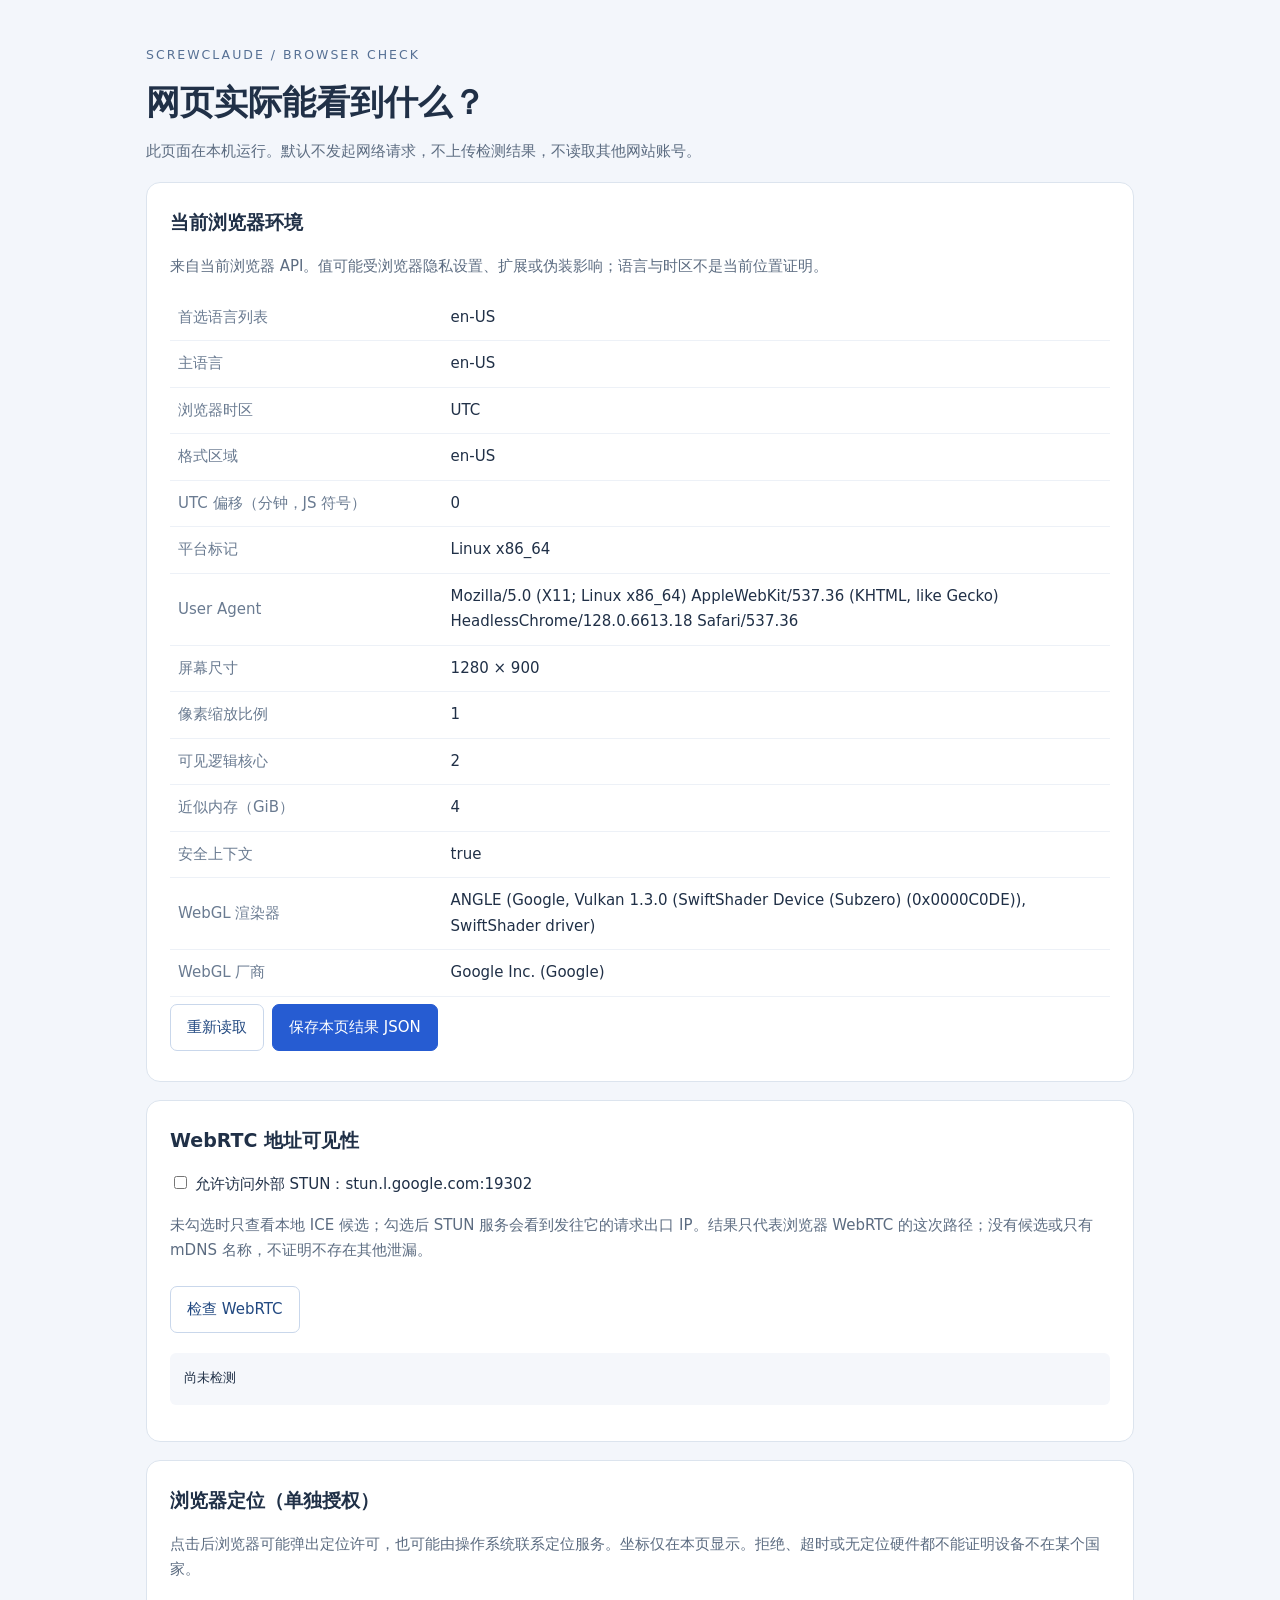
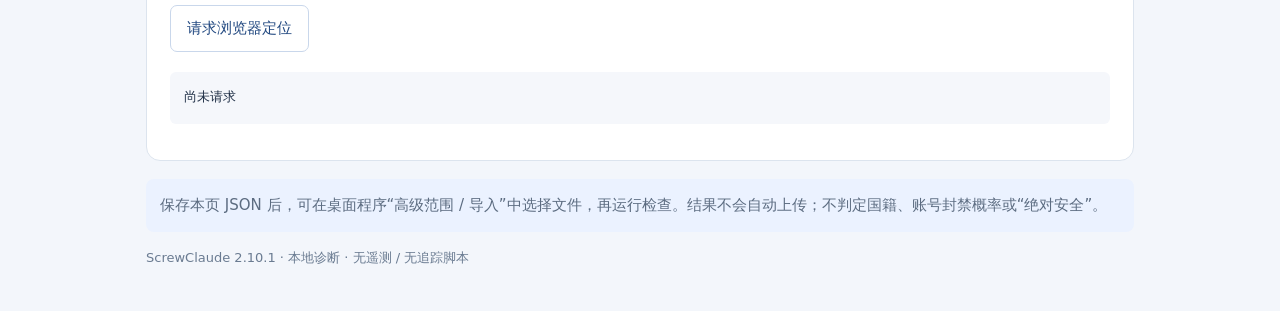
==== src/BrowserCheck.html @ ef9cf132 "Prepare ScrewClaude portable Windows release and independent CI" ====
<!doctype html><html lang="zh-CN"><meta charset="utf-8"><meta name="viewport" content="width=device-width,initial-scale=1"><title>ScrewClaude · 浏览器可见信息</title><style>
*{box-sizing:border-box}body{margin:0;background:#f3f6fb;color:#203047;font:15px/1.7 system-ui,"Microsoft YaHei",sans-serif}main{max-width:1040px;padding:42px 26px;margin:auto}small{color:#567094;letter-spacing:2px}h1{font-size:34px;line-height:1.3;margin:12px 0}p{color:#5c6c81}section{background:white;border:1px solid #dce4ee;border-radius:14px;padding:23px;margin:18px 0}h2{font-size:19px;margin-top:0}button{border:1px solid #c9d7eb;border-radius:7px;padding:10px 16px;background:#fff;color:#214880;font:inherit;cursor:pointer;margin:7px 8px 7px 0}button.primary{background:#265cd2;color:white;border-color:#265cd2}button:disabled{opacity:.5;cursor:wait}table{width:100%;border-collapse:collapse;table-layout:fixed}td{padding:10px 8px;border-bottom:1px solid #edf1f7;overflow-wrap:anywhere}td:first-child{width:29%;color:#6a7b91}pre{white-space:pre-wrap;overflow-wrap:anywhere;font:13px/1.8 ui-monospace,monospace;background:#f5f7fb;padding:14px;border-radius:6px}label{display:block}.note{background:#ebf2ff;padding:14px;border-radius:8px}footer{color:#6a7b91;font-size:13px}a{color:#265cd2}
</style><main><small>SCREWCLAUDE / BROWSER CHECK</small><h1>网页实际能看到什么？</h1><p>此页面在本机运行。默认不发起网络请求，不上传检测结果，不读取其他网站账号。</p><section><h2>当前浏览器环境</h2><p>来自当前浏览器 API。值可能受浏览器隐私设置、扩展或伪装影响；语言与时区不是当前位置证明。</p><table id="env"></table><button id="refresh">重新读取</button><button id="save" class="primary">保存本页结果 JSON</button></section><section><h2>WebRTC 地址可见性</h2><label><input type="checkbox" id="external"> 允许访问外部 STUN：stun.l.google.com:19302</label><p>未勾选时只查看本地 ICE 候选；勾选后 STUN 服务会看到发往它的请求出口 IP。结果只代表浏览器 WebRTC 的这次路径；没有候选或只有 mDNS 名称，不证明不存在其他泄漏。</p><button id="rtc">检查 WebRTC</button><pre id="rtcOut">尚未检测</pre></section><section><h2>浏览器定位（单独授权）</h2><p>点击后浏览器可能弹出定位许可，也可能由操作系统联系定位服务。坐标仅在本页显示。拒绝、超时或无定位硬件都不能证明设备不在某个国家。</p><button id="location">请求浏览器定位</button><pre id="locationOut">尚未请求</pre></section><p class="note">保存本页 JSON 后，可在桌面程序“高级范围 / 导入”中选择文件，再运行检查。结果不会自动上传；不判定国籍、账号封禁概率或“绝对安全”。</p><footer>ScrewClaude 2.10.1 · 本地诊断 · 无遥测 / 无追踪脚本</footer></main><script>
'use strict';
const data={app:'LocalLens BrowserCheck 2.0',time:null,environment:{},webrtc:{status:'not_run'},location:{status:'not_run'}};
const el=id=>document.getElementById(id);
function readEnvironment(){
 const e={languages:[...navigator.languages],language:navigator.language,timeZone:Intl.DateTimeFormat().resolvedOptions().timeZone,locale:Intl.DateTimeFormat().resolvedOptions().locale,utcOffsetMinutes:new Date().getTimezoneOffset(),platform:navigator.platform,userAgent:navigator.userAgent,screen:`${screen.width} × ${screen.height}`,devicePixelRatio:devicePixelRatio,logicalCores:navigator.hardwareConcurrency,deviceMemoryGiB:navigator.deviceMemory??'浏览器未提供',secureContext:isSecureContext};
 try{const c=document.createElement('canvas'),gl=c.getContext('webgl');if(gl){const ext=gl.getExtension('WEBGL_debug_renderer_info');e.webglRenderer=ext?gl.getParameter(ext.UNMASKED_RENDERER_WEBGL):'未开放具体 GPU 标识';e.webglVendor=ext?gl.getParameter(ext.UNMASKED_VENDOR_WEBGL):'未开放';gl.getExtension('WEBGL_lose_context')?.loseContext();}else e.webglRenderer='不可用';}catch(err){e.webglRenderer='读取失败：'+err.message;}
 data.environment=e;data.environmentObservedAt=new Date().toISOString();data.time=data.environmentObservedAt;const names={languages:'首选语言列表',language:'主语言',timeZone:'浏览器时区',locale:'格式区域',utcOffsetMinutes:'UTC 偏移（分钟，JS 符号）',platform:'平台标记',userAgent:'User Agent',screen:'屏幕尺寸',devicePixelRatio:'像素缩放比例',logicalCores:'可见逻辑核心',deviceMemoryGiB:'近似内存（GiB）',secureContext:'安全上下文',webglRenderer:'WebGL 渲染器',webglVendor:'WebGL 厂商'};el('env').replaceChildren();for(const [k,v]of Object.entries(e)){const tr=document.createElement('tr');for(const text of[names[k]||k,Array.isArray(v)?v.join(', '):String(v)]){const td=document.createElement('td');td.textContent=text;tr.append(td)}el('env').append(tr)}
}
el('refresh').onclick=readEnvironment;
el('save').onclick=()=>{data.time=new Date().toISOString();const blob=new Blob([JSON.stringify(data,null,2)],{type:'application/json;charset=utf-8'}),url=URL.createObjectURL(blob),a=document.createElement('a');a.href=url;a.download='ScrewClaude-browser-'+Date.now()+'.json';a.click();setTimeout(()=>URL.revokeObjectURL(url),1000)};
el('rtc').onclick=async()=>{const button=el('rtc');button.disabled=true;const external=el('external').checked;data.webrtc={status:'running',externalStun:external,candidates:[]};el('rtcOut').textContent='收集候选中（最多 10 秒）…';let pc;
 try{if(typeof RTCPeerConnection==='undefined')throw Error('浏览器未开放 RTCPeerConnection');pc=new RTCPeerConnection({iceServers:external?[{urls:'stun:stun.l.google.com:19302'}]:[]});pc.createDataChannel('local-audit');const done=new Promise(resolve=>{let ended=false;const timer=setTimeout(finish,10000);function finish(){if(ended)return;ended=true;clearTimeout(timer);resolve()}pc.onicecandidate=e=>{if(e.candidate){data.webrtc.candidates.push({candidate:e.candidate.candidate,type:e.candidate.type??null,address:e.candidate.address??null,protocol:e.candidate.protocol??null});el('rtcOut').textContent=JSON.stringify(data.webrtc.candidates,null,2)}else finish()};pc.onicegatheringstatechange=()=>{if(pc.iceGatheringState==='complete')finish()}});await pc.setLocalDescription(await pc.createOffer());await done;data.webrtc.status='completed';data.webrtc.note='仅记录本次 API 返回值；不判定所在地或保证无泄漏';el('rtcOut').textContent=JSON.stringify(data.webrtc,null,2);
 }catch(err){data.webrtc.status='error';data.webrtc.error=err.message;el('rtcOut').textContent='检测失败，不能视为通过：'+err.message;}finally{data.webrtc.observedAt=new Date().toISOString();pc?.close();button.disabled=false;}};
el('location').onclick=()=>{if(!navigator.geolocation){data.location={status:'unavailable',observedAt:new Date().toISOString()};el('locationOut').textContent='浏览器未开放定位接口';return;}el('location').disabled=true;el('locationOut').textContent='等待授权或定位结果…';navigator.geolocation.getCurrentPosition(p=>{data.location={status:'returned',latitude:p.coords.latitude,longitude:p.coords.longitude,accuracyMeters:p.coords.accuracy,timestamp:new Date(p.timestamp).toISOString()};el('locationOut').textContent=JSON.stringify(data.location,null,2);el('location').disabled=false;},err=>{data.location={status:'error',observedAt:new Date().toISOString(),code:err.code,message:err.message};el('locationOut').textContent='未取得位置：'+err.message+'。这不是位置安全结论。';el('location').disabled=false;},{enableHighAccuracy:false,timeout:15000,maximumAge:0});};
readEnvironment();
</script></html>
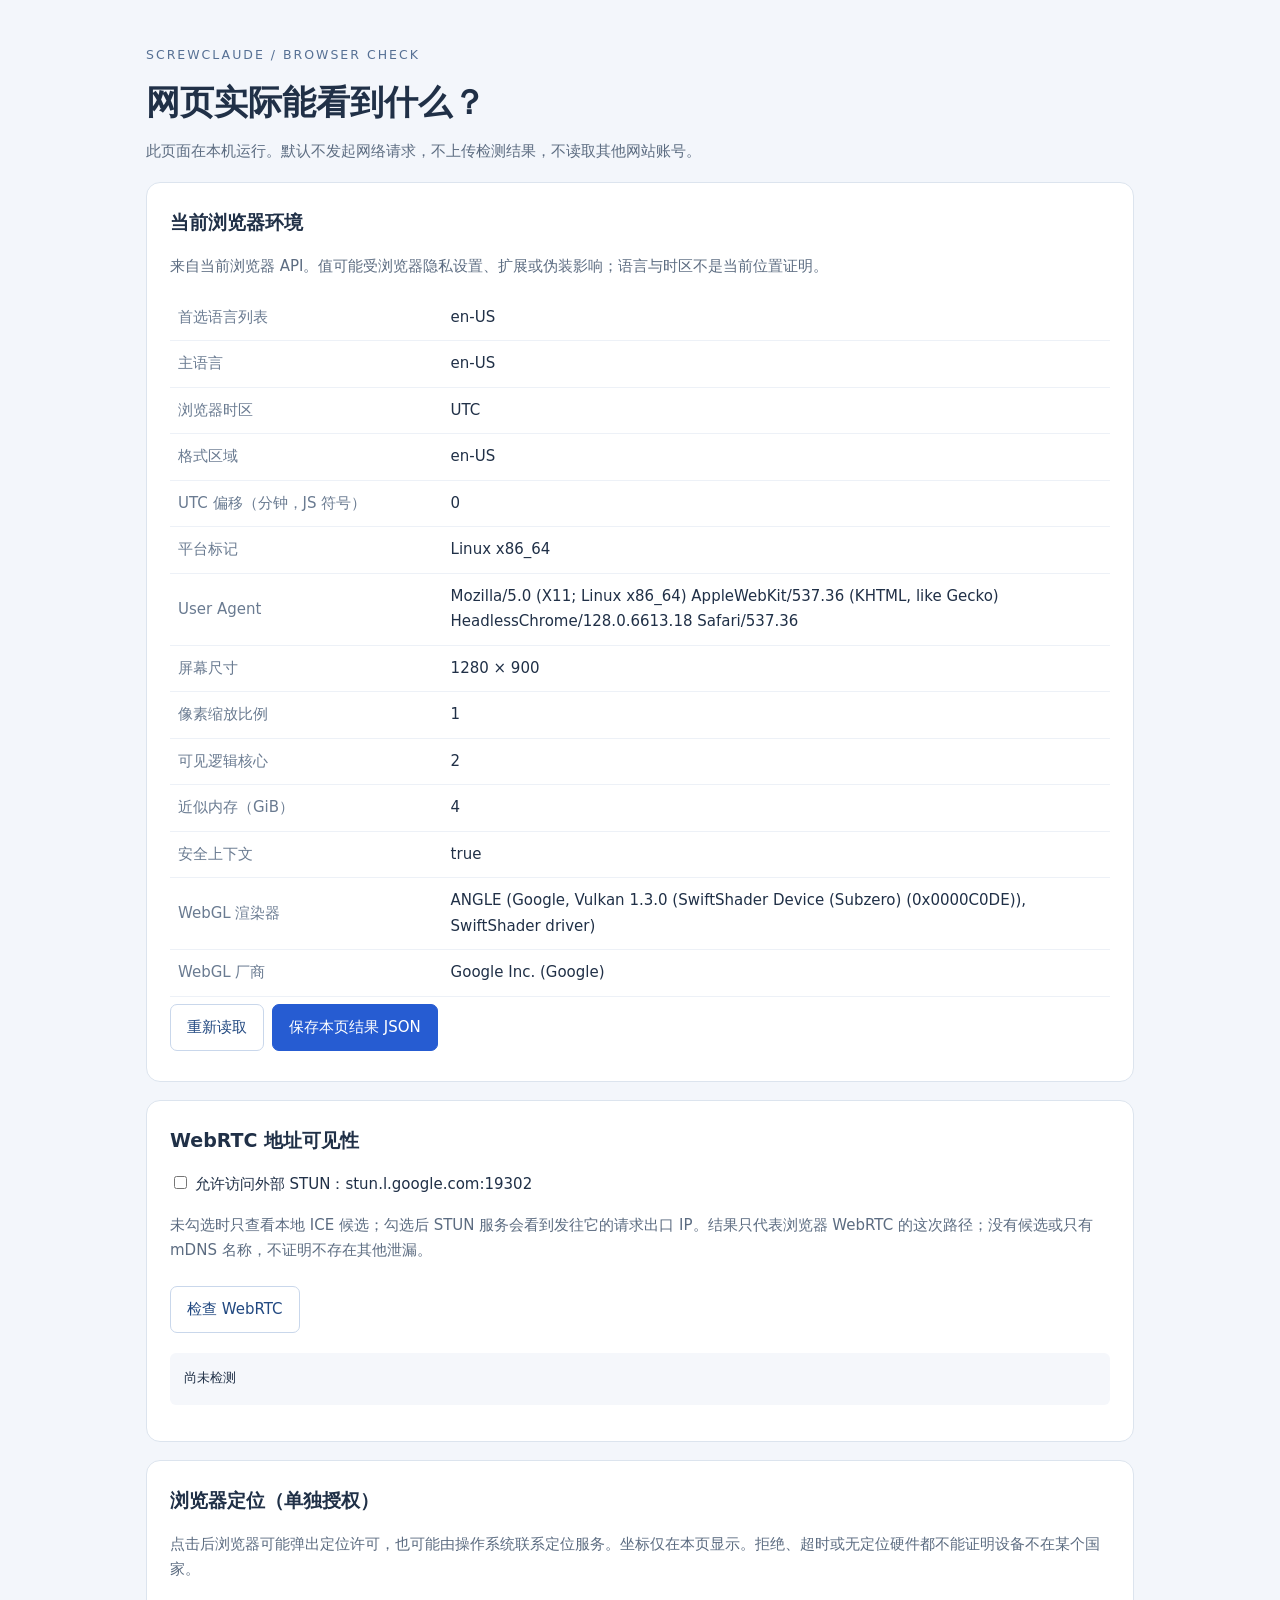
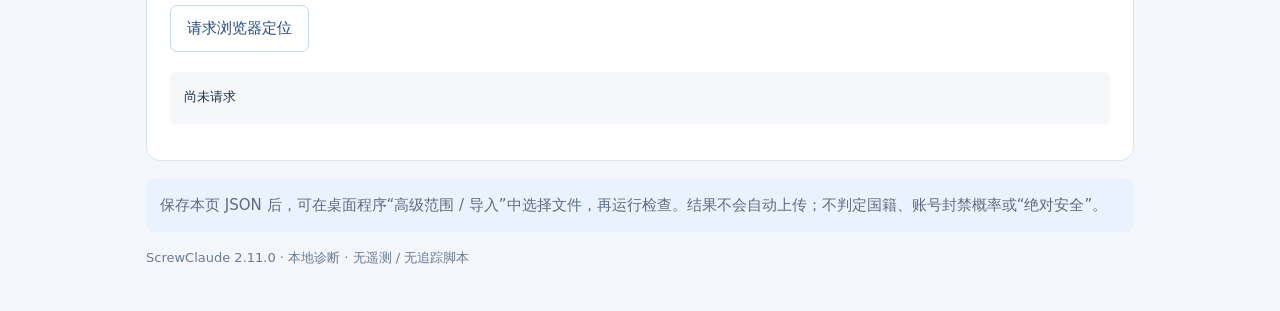
==== commit 406e5829: "Automatically discover local scan files and persist comparison baselines" ====
--- a/src/BrowserCheck.html
+++ b/src/BrowserCheck.html
@@ -1,6 +1,6 @@
 <!doctype html><html lang="zh-CN"><meta charset="utf-8"><meta name="viewport" content="width=device-width,initial-scale=1"><title>ScrewClaude · 浏览器可见信息</title><style>
 *{box-sizing:border-box}body{margin:0;background:#f3f6fb;color:#203047;font:15px/1.7 system-ui,"Microsoft YaHei",sans-serif}main{max-width:1040px;padding:42px 26px;margin:auto}small{color:#567094;letter-spacing:2px}h1{font-size:34px;line-height:1.3;margin:12px 0}p{color:#5c6c81}section{background:white;border:1px solid #dce4ee;border-radius:14px;padding:23px;margin:18px 0}h2{font-size:19px;margin-top:0}button{border:1px solid #c9d7eb;border-radius:7px;padding:10px 16px;background:#fff;color:#214880;font:inherit;cursor:pointer;margin:7px 8px 7px 0}button.primary{background:#265cd2;color:white;border-color:#265cd2}button:disabled{opacity:.5;cursor:wait}table{width:100%;border-collapse:collapse;table-layout:fixed}td{padding:10px 8px;border-bottom:1px solid #edf1f7;overflow-wrap:anywhere}td:first-child{width:29%;color:#6a7b91}pre{white-space:pre-wrap;overflow-wrap:anywhere;font:13px/1.8 ui-monospace,monospace;background:#f5f7fb;padding:14px;border-radius:6px}label{display:block}.note{background:#ebf2ff;padding:14px;border-radius:8px}footer{color:#6a7b91;font-size:13px}a{color:#265cd2}
-</style><main><small>SCREWCLAUDE / BROWSER CHECK</small><h1>网页实际能看到什么？</h1><p>此页面在本机运行。默认不发起网络请求，不上传检测结果，不读取其他网站账号。</p><section><h2>当前浏览器环境</h2><p>来自当前浏览器 API。值可能受浏览器隐私设置、扩展或伪装影响；语言与时区不是当前位置证明。</p><table id="env"></table><button id="refresh">重新读取</button><button id="save" class="primary">保存本页结果 JSON</button></section><section><h2>WebRTC 地址可见性</h2><label><input type="checkbox" id="external"> 允许访问外部 STUN：stun.l.google.com:19302</label><p>未勾选时只查看本地 ICE 候选；勾选后 STUN 服务会看到发往它的请求出口 IP。结果只代表浏览器 WebRTC 的这次路径；没有候选或只有 mDNS 名称，不证明不存在其他泄漏。</p><button id="rtc">检查 WebRTC</button><pre id="rtcOut">尚未检测</pre></section><section><h2>浏览器定位（单独授权）</h2><p>点击后浏览器可能弹出定位许可，也可能由操作系统联系定位服务。坐标仅在本页显示。拒绝、超时或无定位硬件都不能证明设备不在某个国家。</p><button id="location">请求浏览器定位</button><pre id="locationOut">尚未请求</pre></section><p class="note">保存本页 JSON 后，可在桌面程序“高级范围 / 导入”中选择文件，再运行检查。结果不会自动上传；不判定国籍、账号封禁概率或“绝对安全”。</p><footer>ScrewClaude 2.10.1 · 本地诊断 · 无遥测 / 无追踪脚本</footer></main><script>
+</style><main><small>SCREWCLAUDE / BROWSER CHECK</small><h1>网页实际能看到什么？</h1><p>此页面在本机运行。默认不发起网络请求，不上传检测结果，不读取其他网站账号。</p><section><h2>当前浏览器环境</h2><p>来自当前浏览器 API。值可能受浏览器隐私设置、扩展或伪装影响；语言与时区不是当前位置证明。</p><table id="env"></table><button id="refresh">重新读取</button><button id="save" class="primary">保存本页结果 JSON</button></section><section><h2>WebRTC 地址可见性</h2><label><input type="checkbox" id="external"> 允许访问外部 STUN：stun.l.google.com:19302</label><p>未勾选时只查看本地 ICE 候选；勾选后 STUN 服务会看到发往它的请求出口 IP。结果只代表浏览器 WebRTC 的这次路径；没有候选或只有 mDNS 名称，不证明不存在其他泄漏。</p><button id="rtc">检查 WebRTC</button><pre id="rtcOut">尚未检测</pre></section><section><h2>浏览器定位（单独授权）</h2><p>点击后浏览器可能弹出定位许可，也可能由操作系统联系定位服务。坐标仅在本页显示。拒绝、超时或无定位硬件都不能证明设备不在某个国家。</p><button id="location">请求浏览器定位</button><pre id="locationOut">尚未请求</pre></section><p class="note">保存本页 JSON 后，可在桌面程序“高级范围 / 导入”中选择文件，再运行检查。结果不会自动上传；不判定国籍、账号封禁概率或“绝对安全”。</p><footer>ScrewClaude 2.11.0 · 本地诊断 · 无遥测 / 无追踪脚本</footer></main><script>
 'use strict';
 const data={app:'LocalLens BrowserCheck 2.0',time:null,environment:{},webrtc:{status:'not_run'},location:{status:'not_run'}};
 const el=id=>document.getElementById(id);
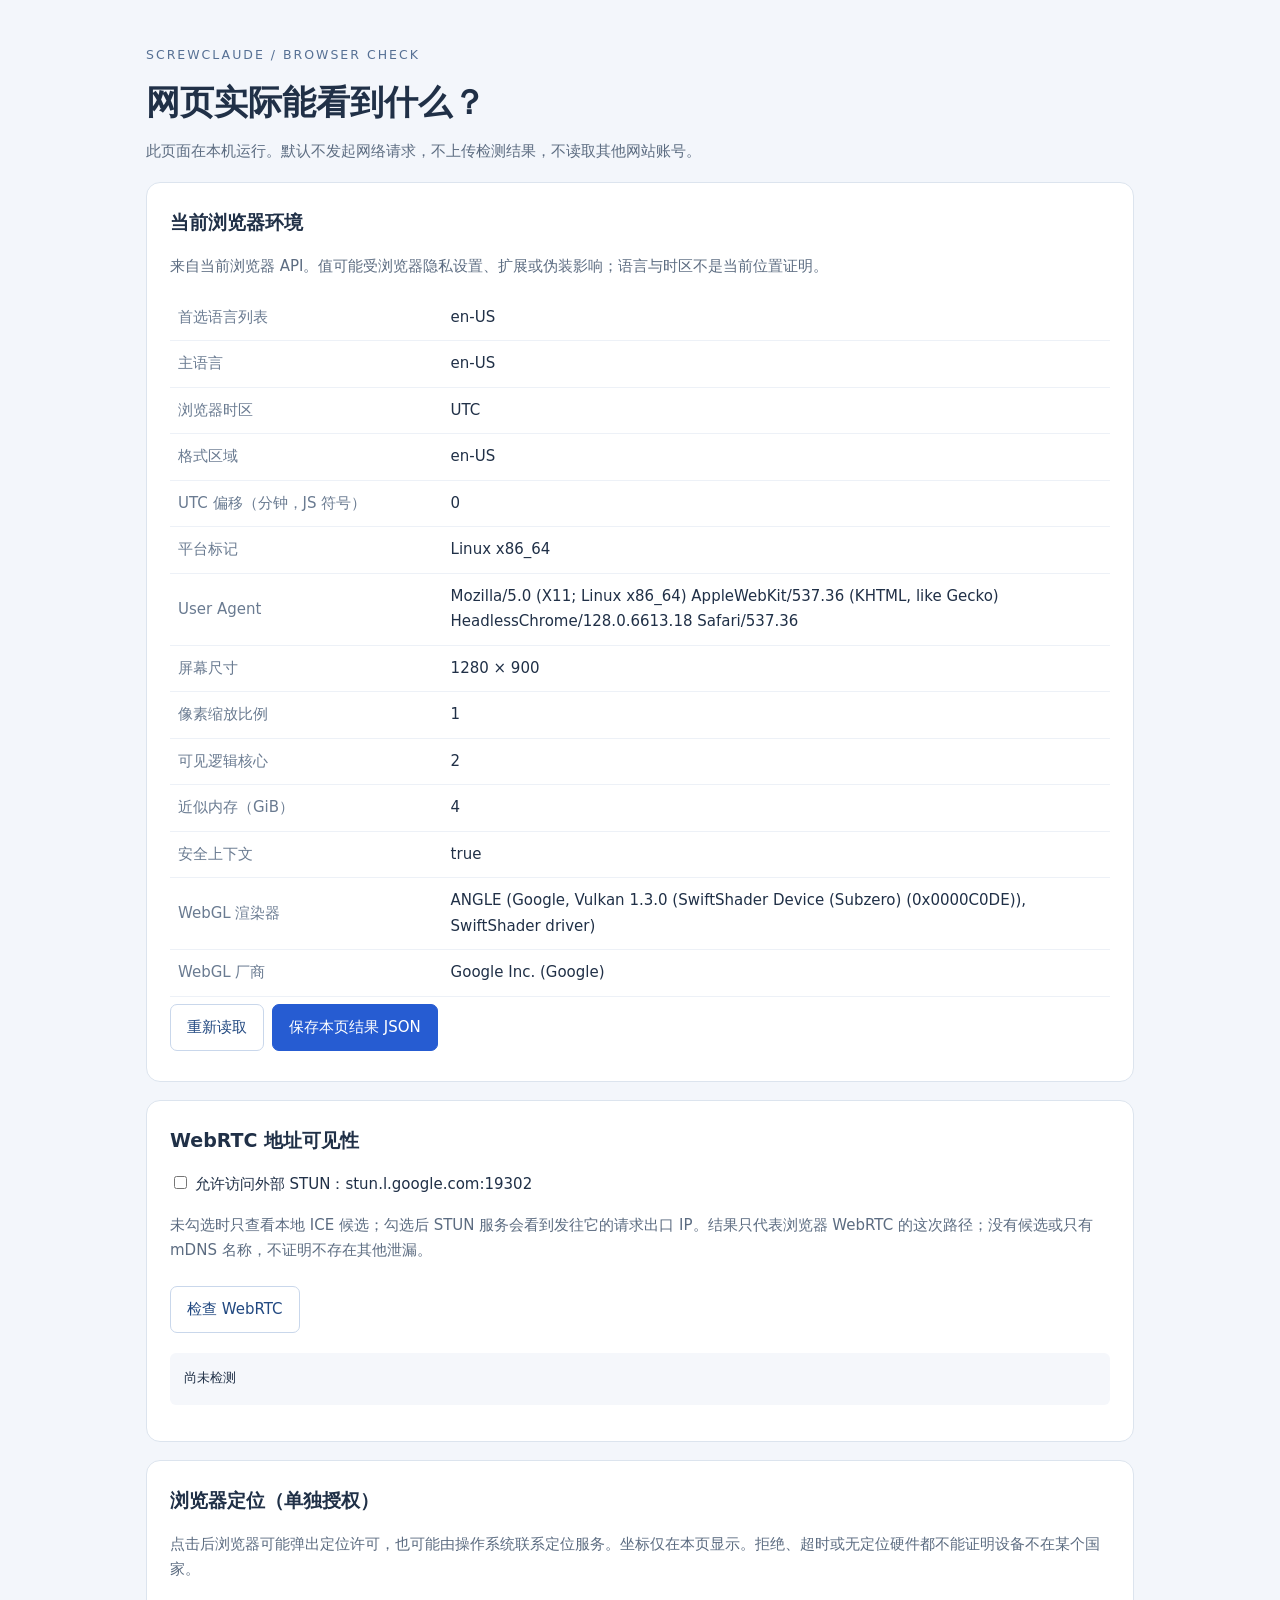
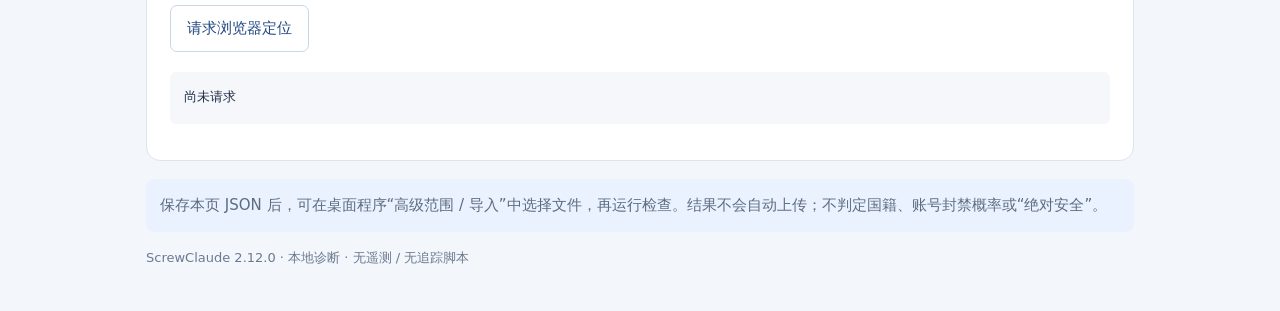
==== commit f03d7ad9: "Rebalance evidence weights and replace category rank discounts" ====
--- a/src/BrowserCheck.html
+++ b/src/BrowserCheck.html
@@ -1,6 +1,6 @@
 <!doctype html><html lang="zh-CN"><meta charset="utf-8"><meta name="viewport" content="width=device-width,initial-scale=1"><title>ScrewClaude · 浏览器可见信息</title><style>
 *{box-sizing:border-box}body{margin:0;background:#f3f6fb;color:#203047;font:15px/1.7 system-ui,"Microsoft YaHei",sans-serif}main{max-width:1040px;padding:42px 26px;margin:auto}small{color:#567094;letter-spacing:2px}h1{font-size:34px;line-height:1.3;margin:12px 0}p{color:#5c6c81}section{background:white;border:1px solid #dce4ee;border-radius:14px;padding:23px;margin:18px 0}h2{font-size:19px;margin-top:0}button{border:1px solid #c9d7eb;border-radius:7px;padding:10px 16px;background:#fff;color:#214880;font:inherit;cursor:pointer;margin:7px 8px 7px 0}button.primary{background:#265cd2;color:white;border-color:#265cd2}button:disabled{opacity:.5;cursor:wait}table{width:100%;border-collapse:collapse;table-layout:fixed}td{padding:10px 8px;border-bottom:1px solid #edf1f7;overflow-wrap:anywhere}td:first-child{width:29%;color:#6a7b91}pre{white-space:pre-wrap;overflow-wrap:anywhere;font:13px/1.8 ui-monospace,monospace;background:#f5f7fb;padding:14px;border-radius:6px}label{display:block}.note{background:#ebf2ff;padding:14px;border-radius:8px}footer{color:#6a7b91;font-size:13px}a{color:#265cd2}
-</style><main><small>SCREWCLAUDE / BROWSER CHECK</small><h1>网页实际能看到什么？</h1><p>此页面在本机运行。默认不发起网络请求，不上传检测结果，不读取其他网站账号。</p><section><h2>当前浏览器环境</h2><p>来自当前浏览器 API。值可能受浏览器隐私设置、扩展或伪装影响；语言与时区不是当前位置证明。</p><table id="env"></table><button id="refresh">重新读取</button><button id="save" class="primary">保存本页结果 JSON</button></section><section><h2>WebRTC 地址可见性</h2><label><input type="checkbox" id="external"> 允许访问外部 STUN：stun.l.google.com:19302</label><p>未勾选时只查看本地 ICE 候选；勾选后 STUN 服务会看到发往它的请求出口 IP。结果只代表浏览器 WebRTC 的这次路径；没有候选或只有 mDNS 名称，不证明不存在其他泄漏。</p><button id="rtc">检查 WebRTC</button><pre id="rtcOut">尚未检测</pre></section><section><h2>浏览器定位（单独授权）</h2><p>点击后浏览器可能弹出定位许可，也可能由操作系统联系定位服务。坐标仅在本页显示。拒绝、超时或无定位硬件都不能证明设备不在某个国家。</p><button id="location">请求浏览器定位</button><pre id="locationOut">尚未请求</pre></section><p class="note">保存本页 JSON 后，可在桌面程序“高级范围 / 导入”中选择文件，再运行检查。结果不会自动上传；不判定国籍、账号封禁概率或“绝对安全”。</p><footer>ScrewClaude 2.11.0 · 本地诊断 · 无遥测 / 无追踪脚本</footer></main><script>
+</style><main><small>SCREWCLAUDE / BROWSER CHECK</small><h1>网页实际能看到什么？</h1><p>此页面在本机运行。默认不发起网络请求，不上传检测结果，不读取其他网站账号。</p><section><h2>当前浏览器环境</h2><p>来自当前浏览器 API。值可能受浏览器隐私设置、扩展或伪装影响；语言与时区不是当前位置证明。</p><table id="env"></table><button id="refresh">重新读取</button><button id="save" class="primary">保存本页结果 JSON</button></section><section><h2>WebRTC 地址可见性</h2><label><input type="checkbox" id="external"> 允许访问外部 STUN：stun.l.google.com:19302</label><p>未勾选时只查看本地 ICE 候选；勾选后 STUN 服务会看到发往它的请求出口 IP。结果只代表浏览器 WebRTC 的这次路径；没有候选或只有 mDNS 名称，不证明不存在其他泄漏。</p><button id="rtc">检查 WebRTC</button><pre id="rtcOut">尚未检测</pre></section><section><h2>浏览器定位（单独授权）</h2><p>点击后浏览器可能弹出定位许可，也可能由操作系统联系定位服务。坐标仅在本页显示。拒绝、超时或无定位硬件都不能证明设备不在某个国家。</p><button id="location">请求浏览器定位</button><pre id="locationOut">尚未请求</pre></section><p class="note">保存本页 JSON 后，可在桌面程序“高级范围 / 导入”中选择文件，再运行检查。结果不会自动上传；不判定国籍、账号封禁概率或“绝对安全”。</p><footer>ScrewClaude 2.12.0 · 本地诊断 · 无遥测 / 无追踪脚本</footer></main><script>
 'use strict';
 const data={app:'LocalLens BrowserCheck 2.0',time:null,environment:{},webrtc:{status:'not_run'},location:{status:'not_run'}};
 const el=id=>document.getElementById(id);
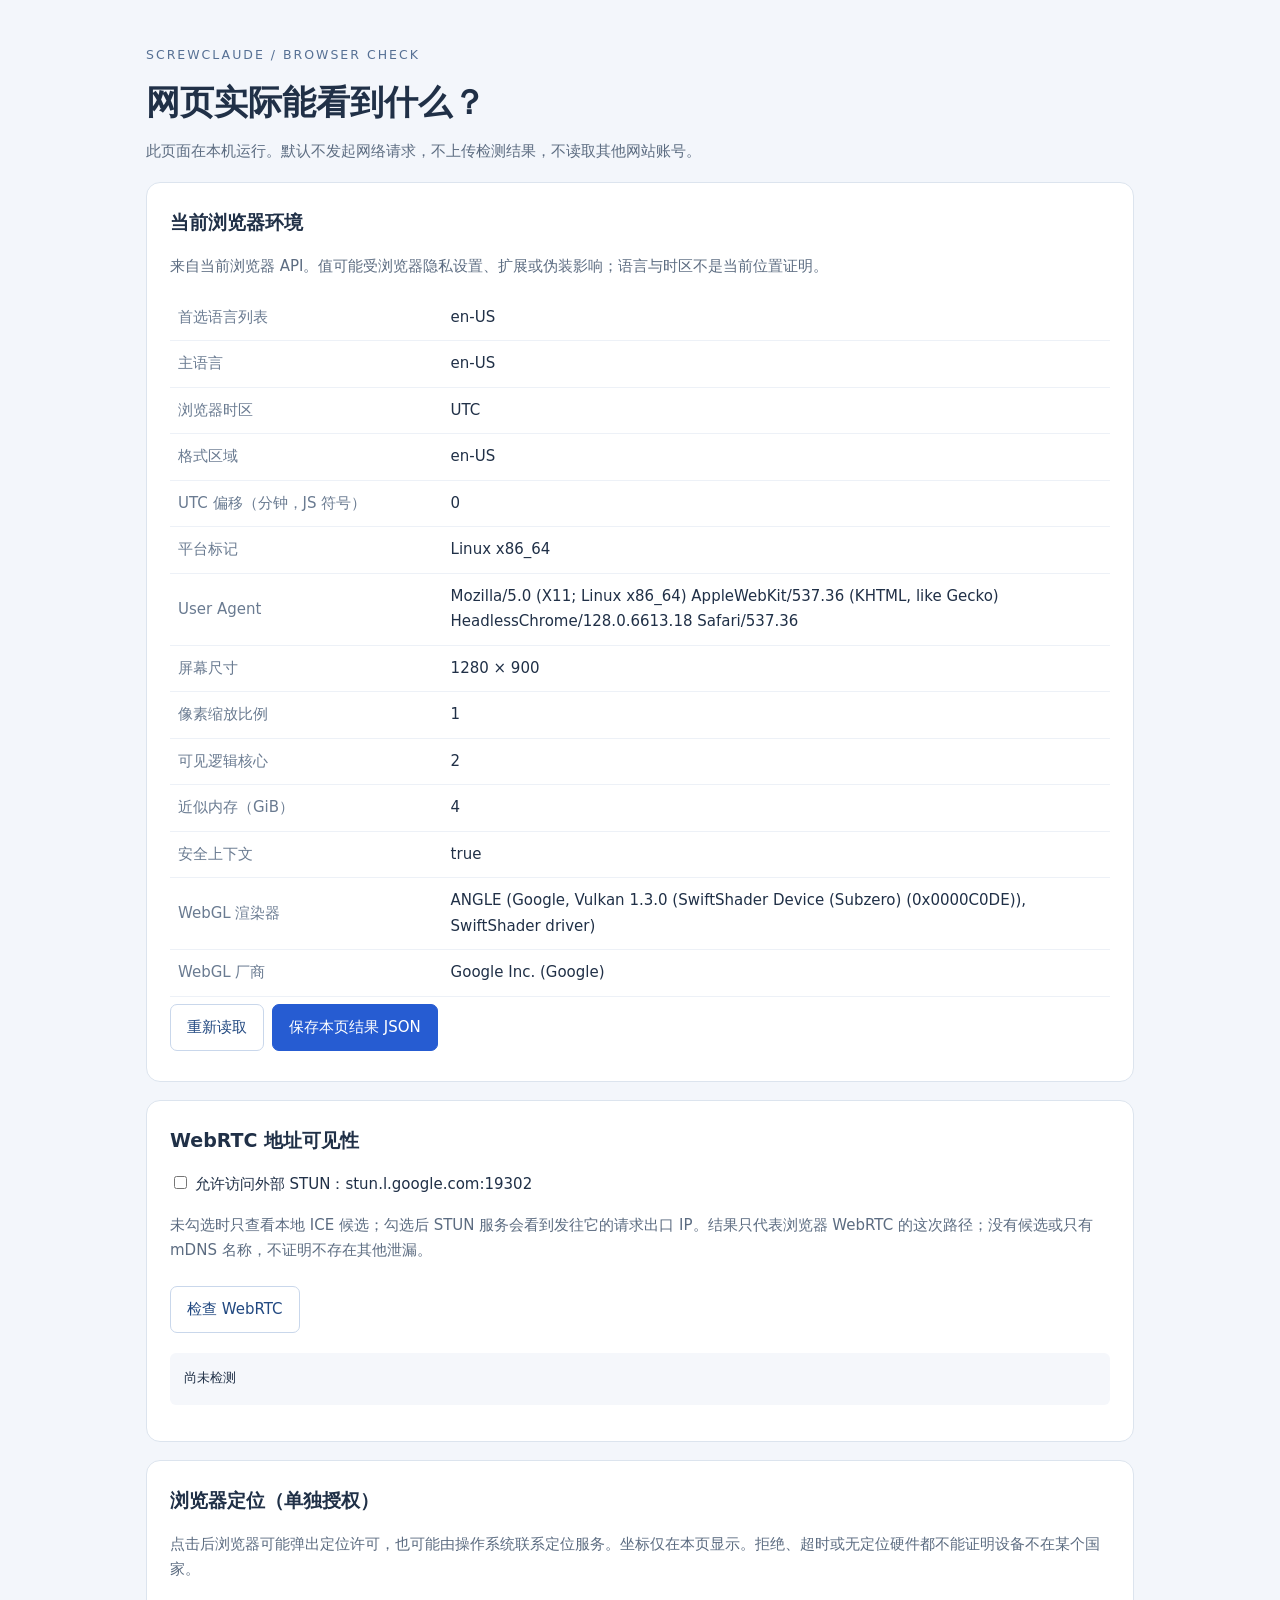
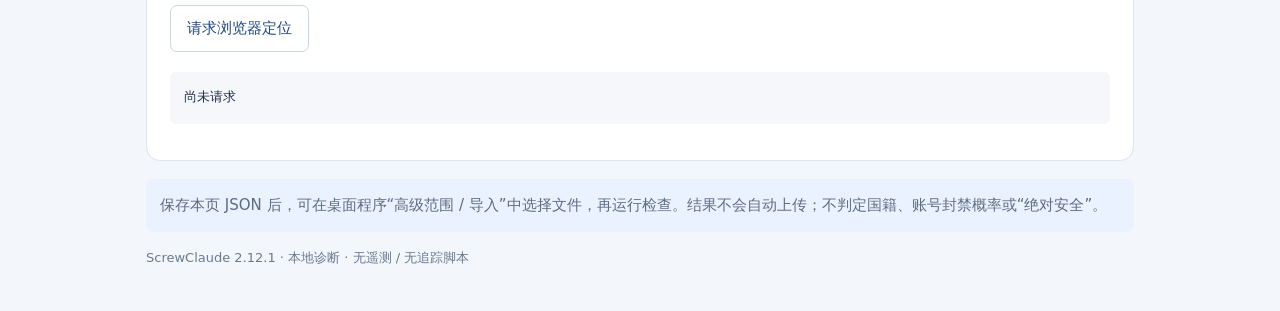
==== commit 57585a93: "Keep detail and share explanations synchronized with scoring model" ====
--- a/src/BrowserCheck.html
+++ b/src/BrowserCheck.html
@@ -1,6 +1,6 @@
 <!doctype html><html lang="zh-CN"><meta charset="utf-8"><meta name="viewport" content="width=device-width,initial-scale=1"><title>ScrewClaude · 浏览器可见信息</title><style>
 *{box-sizing:border-box}body{margin:0;background:#f3f6fb;color:#203047;font:15px/1.7 system-ui,"Microsoft YaHei",sans-serif}main{max-width:1040px;padding:42px 26px;margin:auto}small{color:#567094;letter-spacing:2px}h1{font-size:34px;line-height:1.3;margin:12px 0}p{color:#5c6c81}section{background:white;border:1px solid #dce4ee;border-radius:14px;padding:23px;margin:18px 0}h2{font-size:19px;margin-top:0}button{border:1px solid #c9d7eb;border-radius:7px;padding:10px 16px;background:#fff;color:#214880;font:inherit;cursor:pointer;margin:7px 8px 7px 0}button.primary{background:#265cd2;color:white;border-color:#265cd2}button:disabled{opacity:.5;cursor:wait}table{width:100%;border-collapse:collapse;table-layout:fixed}td{padding:10px 8px;border-bottom:1px solid #edf1f7;overflow-wrap:anywhere}td:first-child{width:29%;color:#6a7b91}pre{white-space:pre-wrap;overflow-wrap:anywhere;font:13px/1.8 ui-monospace,monospace;background:#f5f7fb;padding:14px;border-radius:6px}label{display:block}.note{background:#ebf2ff;padding:14px;border-radius:8px}footer{color:#6a7b91;font-size:13px}a{color:#265cd2}
-</style><main><small>SCREWCLAUDE / BROWSER CHECK</small><h1>网页实际能看到什么？</h1><p>此页面在本机运行。默认不发起网络请求，不上传检测结果，不读取其他网站账号。</p><section><h2>当前浏览器环境</h2><p>来自当前浏览器 API。值可能受浏览器隐私设置、扩展或伪装影响；语言与时区不是当前位置证明。</p><table id="env"></table><button id="refresh">重新读取</button><button id="save" class="primary">保存本页结果 JSON</button></section><section><h2>WebRTC 地址可见性</h2><label><input type="checkbox" id="external"> 允许访问外部 STUN：stun.l.google.com:19302</label><p>未勾选时只查看本地 ICE 候选；勾选后 STUN 服务会看到发往它的请求出口 IP。结果只代表浏览器 WebRTC 的这次路径；没有候选或只有 mDNS 名称，不证明不存在其他泄漏。</p><button id="rtc">检查 WebRTC</button><pre id="rtcOut">尚未检测</pre></section><section><h2>浏览器定位（单独授权）</h2><p>点击后浏览器可能弹出定位许可，也可能由操作系统联系定位服务。坐标仅在本页显示。拒绝、超时或无定位硬件都不能证明设备不在某个国家。</p><button id="location">请求浏览器定位</button><pre id="locationOut">尚未请求</pre></section><p class="note">保存本页 JSON 后，可在桌面程序“高级范围 / 导入”中选择文件，再运行检查。结果不会自动上传；不判定国籍、账号封禁概率或“绝对安全”。</p><footer>ScrewClaude 2.12.0 · 本地诊断 · 无遥测 / 无追踪脚本</footer></main><script>
+</style><main><small>SCREWCLAUDE / BROWSER CHECK</small><h1>网页实际能看到什么？</h1><p>此页面在本机运行。默认不发起网络请求，不上传检测结果，不读取其他网站账号。</p><section><h2>当前浏览器环境</h2><p>来自当前浏览器 API。值可能受浏览器隐私设置、扩展或伪装影响；语言与时区不是当前位置证明。</p><table id="env"></table><button id="refresh">重新读取</button><button id="save" class="primary">保存本页结果 JSON</button></section><section><h2>WebRTC 地址可见性</h2><label><input type="checkbox" id="external"> 允许访问外部 STUN：stun.l.google.com:19302</label><p>未勾选时只查看本地 ICE 候选；勾选后 STUN 服务会看到发往它的请求出口 IP。结果只代表浏览器 WebRTC 的这次路径；没有候选或只有 mDNS 名称，不证明不存在其他泄漏。</p><button id="rtc">检查 WebRTC</button><pre id="rtcOut">尚未检测</pre></section><section><h2>浏览器定位（单独授权）</h2><p>点击后浏览器可能弹出定位许可，也可能由操作系统联系定位服务。坐标仅在本页显示。拒绝、超时或无定位硬件都不能证明设备不在某个国家。</p><button id="location">请求浏览器定位</button><pre id="locationOut">尚未请求</pre></section><p class="note">保存本页 JSON 后，可在桌面程序“高级范围 / 导入”中选择文件，再运行检查。结果不会自动上传；不判定国籍、账号封禁概率或“绝对安全”。</p><footer>ScrewClaude 2.12.1 · 本地诊断 · 无遥测 / 无追踪脚本</footer></main><script>
 'use strict';
 const data={app:'LocalLens BrowserCheck 2.0',time:null,environment:{},webrtc:{status:'not_run'},location:{status:'not_run'}};
 const el=id=>document.getElementById(id);
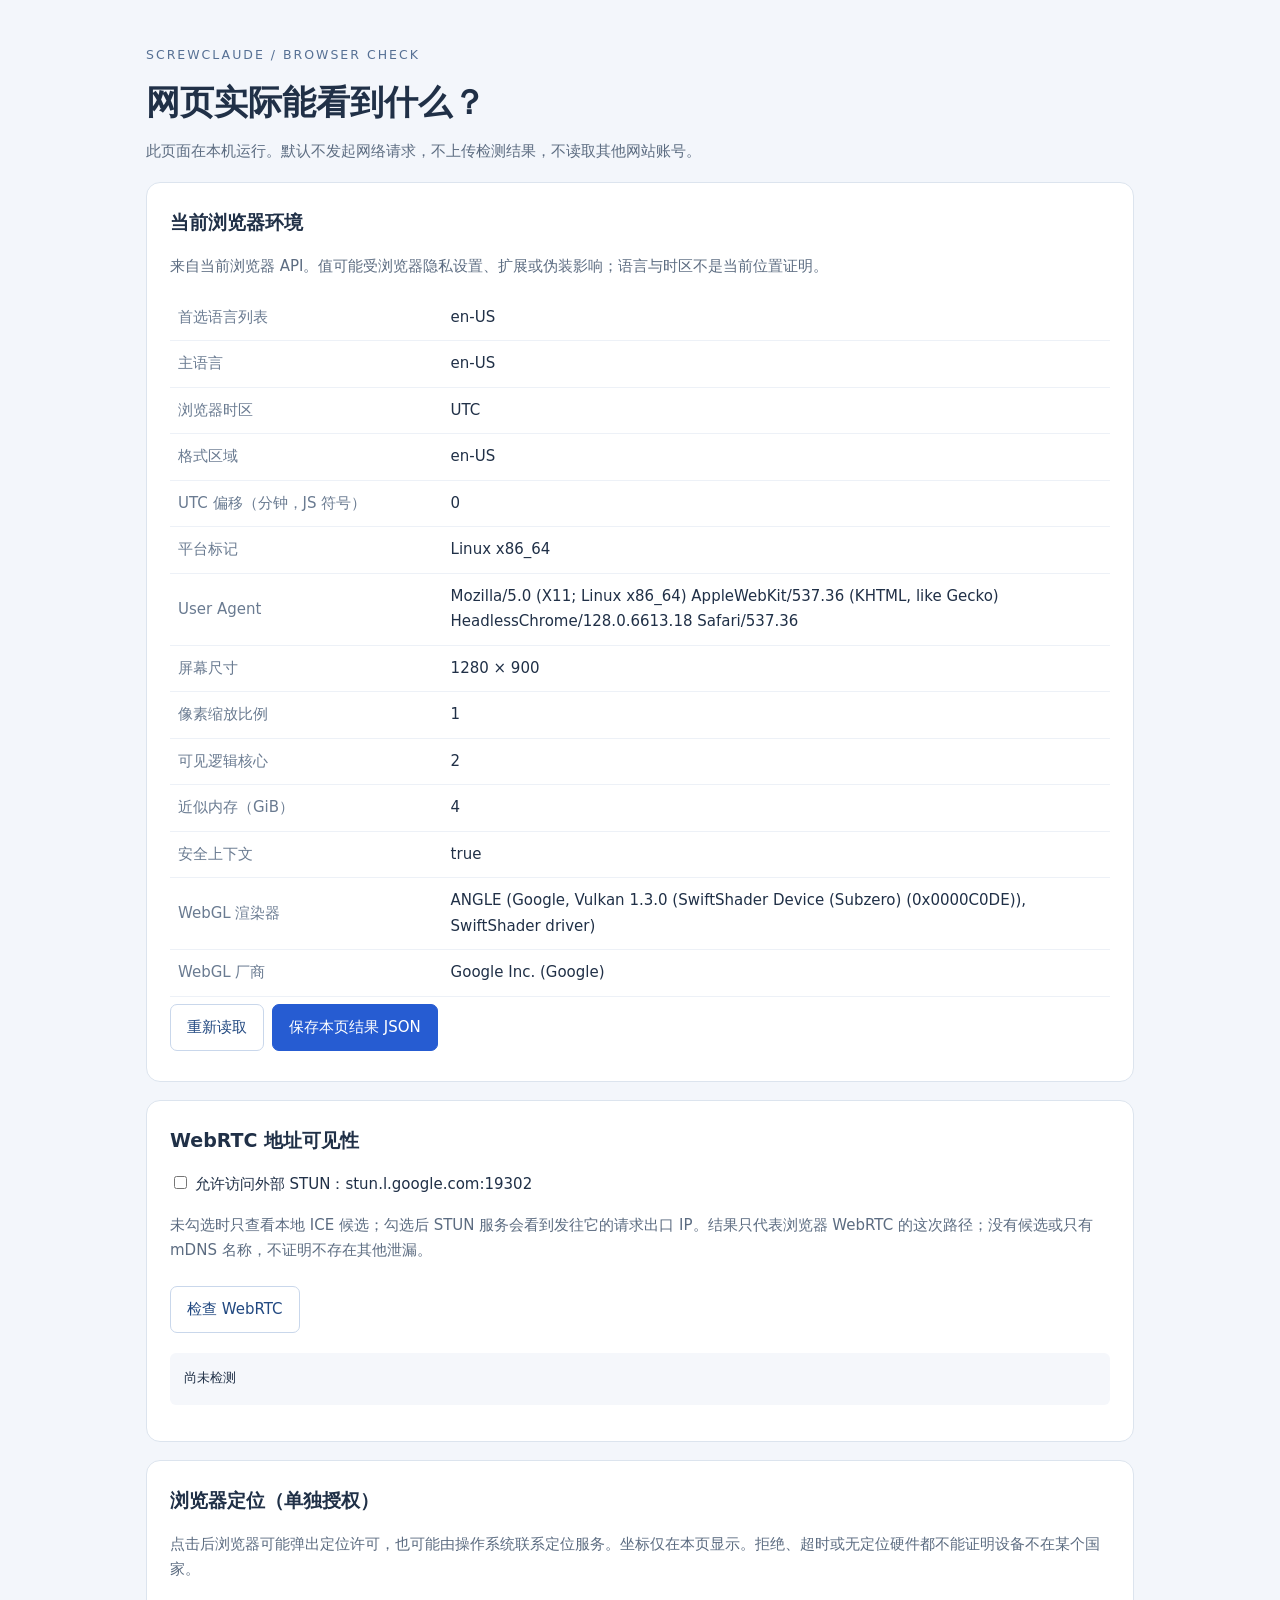
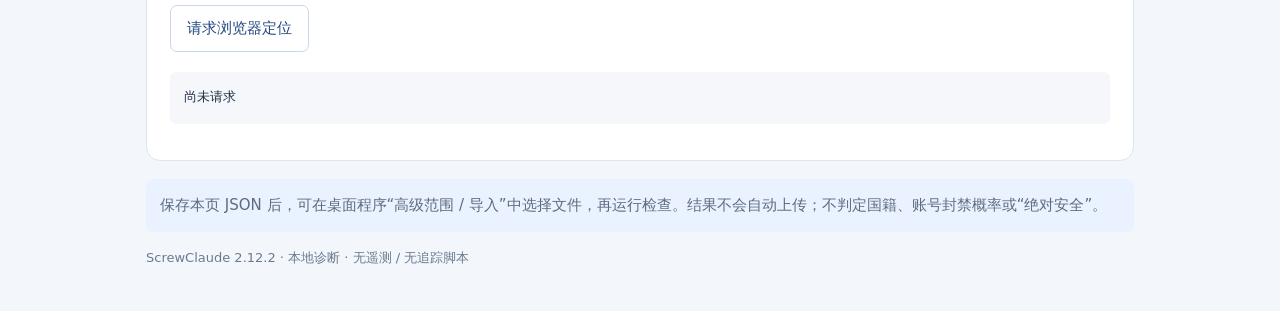
==== commit 803dfdf4: "Fall back when the preferred local web port is unavailable" ====
--- a/src/BrowserCheck.html
+++ b/src/BrowserCheck.html
@@ -1,6 +1,6 @@
 <!doctype html><html lang="zh-CN"><meta charset="utf-8"><meta name="viewport" content="width=device-width,initial-scale=1"><title>ScrewClaude · 浏览器可见信息</title><style>
 *{box-sizing:border-box}body{margin:0;background:#f3f6fb;color:#203047;font:15px/1.7 system-ui,"Microsoft YaHei",sans-serif}main{max-width:1040px;padding:42px 26px;margin:auto}small{color:#567094;letter-spacing:2px}h1{font-size:34px;line-height:1.3;margin:12px 0}p{color:#5c6c81}section{background:white;border:1px solid #dce4ee;border-radius:14px;padding:23px;margin:18px 0}h2{font-size:19px;margin-top:0}button{border:1px solid #c9d7eb;border-radius:7px;padding:10px 16px;background:#fff;color:#214880;font:inherit;cursor:pointer;margin:7px 8px 7px 0}button.primary{background:#265cd2;color:white;border-color:#265cd2}button:disabled{opacity:.5;cursor:wait}table{width:100%;border-collapse:collapse;table-layout:fixed}td{padding:10px 8px;border-bottom:1px solid #edf1f7;overflow-wrap:anywhere}td:first-child{width:29%;color:#6a7b91}pre{white-space:pre-wrap;overflow-wrap:anywhere;font:13px/1.8 ui-monospace,monospace;background:#f5f7fb;padding:14px;border-radius:6px}label{display:block}.note{background:#ebf2ff;padding:14px;border-radius:8px}footer{color:#6a7b91;font-size:13px}a{color:#265cd2}
-</style><main><small>SCREWCLAUDE / BROWSER CHECK</small><h1>网页实际能看到什么？</h1><p>此页面在本机运行。默认不发起网络请求，不上传检测结果，不读取其他网站账号。</p><section><h2>当前浏览器环境</h2><p>来自当前浏览器 API。值可能受浏览器隐私设置、扩展或伪装影响；语言与时区不是当前位置证明。</p><table id="env"></table><button id="refresh">重新读取</button><button id="save" class="primary">保存本页结果 JSON</button></section><section><h2>WebRTC 地址可见性</h2><label><input type="checkbox" id="external"> 允许访问外部 STUN：stun.l.google.com:19302</label><p>未勾选时只查看本地 ICE 候选；勾选后 STUN 服务会看到发往它的请求出口 IP。结果只代表浏览器 WebRTC 的这次路径；没有候选或只有 mDNS 名称，不证明不存在其他泄漏。</p><button id="rtc">检查 WebRTC</button><pre id="rtcOut">尚未检测</pre></section><section><h2>浏览器定位（单独授权）</h2><p>点击后浏览器可能弹出定位许可，也可能由操作系统联系定位服务。坐标仅在本页显示。拒绝、超时或无定位硬件都不能证明设备不在某个国家。</p><button id="location">请求浏览器定位</button><pre id="locationOut">尚未请求</pre></section><p class="note">保存本页 JSON 后，可在桌面程序“高级范围 / 导入”中选择文件，再运行检查。结果不会自动上传；不判定国籍、账号封禁概率或“绝对安全”。</p><footer>ScrewClaude 2.12.1 · 本地诊断 · 无遥测 / 无追踪脚本</footer></main><script>
+</style><main><small>SCREWCLAUDE / BROWSER CHECK</small><h1>网页实际能看到什么？</h1><p>此页面在本机运行。默认不发起网络请求，不上传检测结果，不读取其他网站账号。</p><section><h2>当前浏览器环境</h2><p>来自当前浏览器 API。值可能受浏览器隐私设置、扩展或伪装影响；语言与时区不是当前位置证明。</p><table id="env"></table><button id="refresh">重新读取</button><button id="save" class="primary">保存本页结果 JSON</button></section><section><h2>WebRTC 地址可见性</h2><label><input type="checkbox" id="external"> 允许访问外部 STUN：stun.l.google.com:19302</label><p>未勾选时只查看本地 ICE 候选；勾选后 STUN 服务会看到发往它的请求出口 IP。结果只代表浏览器 WebRTC 的这次路径；没有候选或只有 mDNS 名称，不证明不存在其他泄漏。</p><button id="rtc">检查 WebRTC</button><pre id="rtcOut">尚未检测</pre></section><section><h2>浏览器定位（单独授权）</h2><p>点击后浏览器可能弹出定位许可，也可能由操作系统联系定位服务。坐标仅在本页显示。拒绝、超时或无定位硬件都不能证明设备不在某个国家。</p><button id="location">请求浏览器定位</button><pre id="locationOut">尚未请求</pre></section><p class="note">保存本页 JSON 后，可在桌面程序“高级范围 / 导入”中选择文件，再运行检查。结果不会自动上传；不判定国籍、账号封禁概率或“绝对安全”。</p><footer>ScrewClaude 2.12.2 · 本地诊断 · 无遥测 / 无追踪脚本</footer></main><script>
 'use strict';
 const data={app:'LocalLens BrowserCheck 2.0',time:null,environment:{},webrtc:{status:'not_run'},location:{status:'not_run'}};
 const el=id=>document.getElementById(id);
